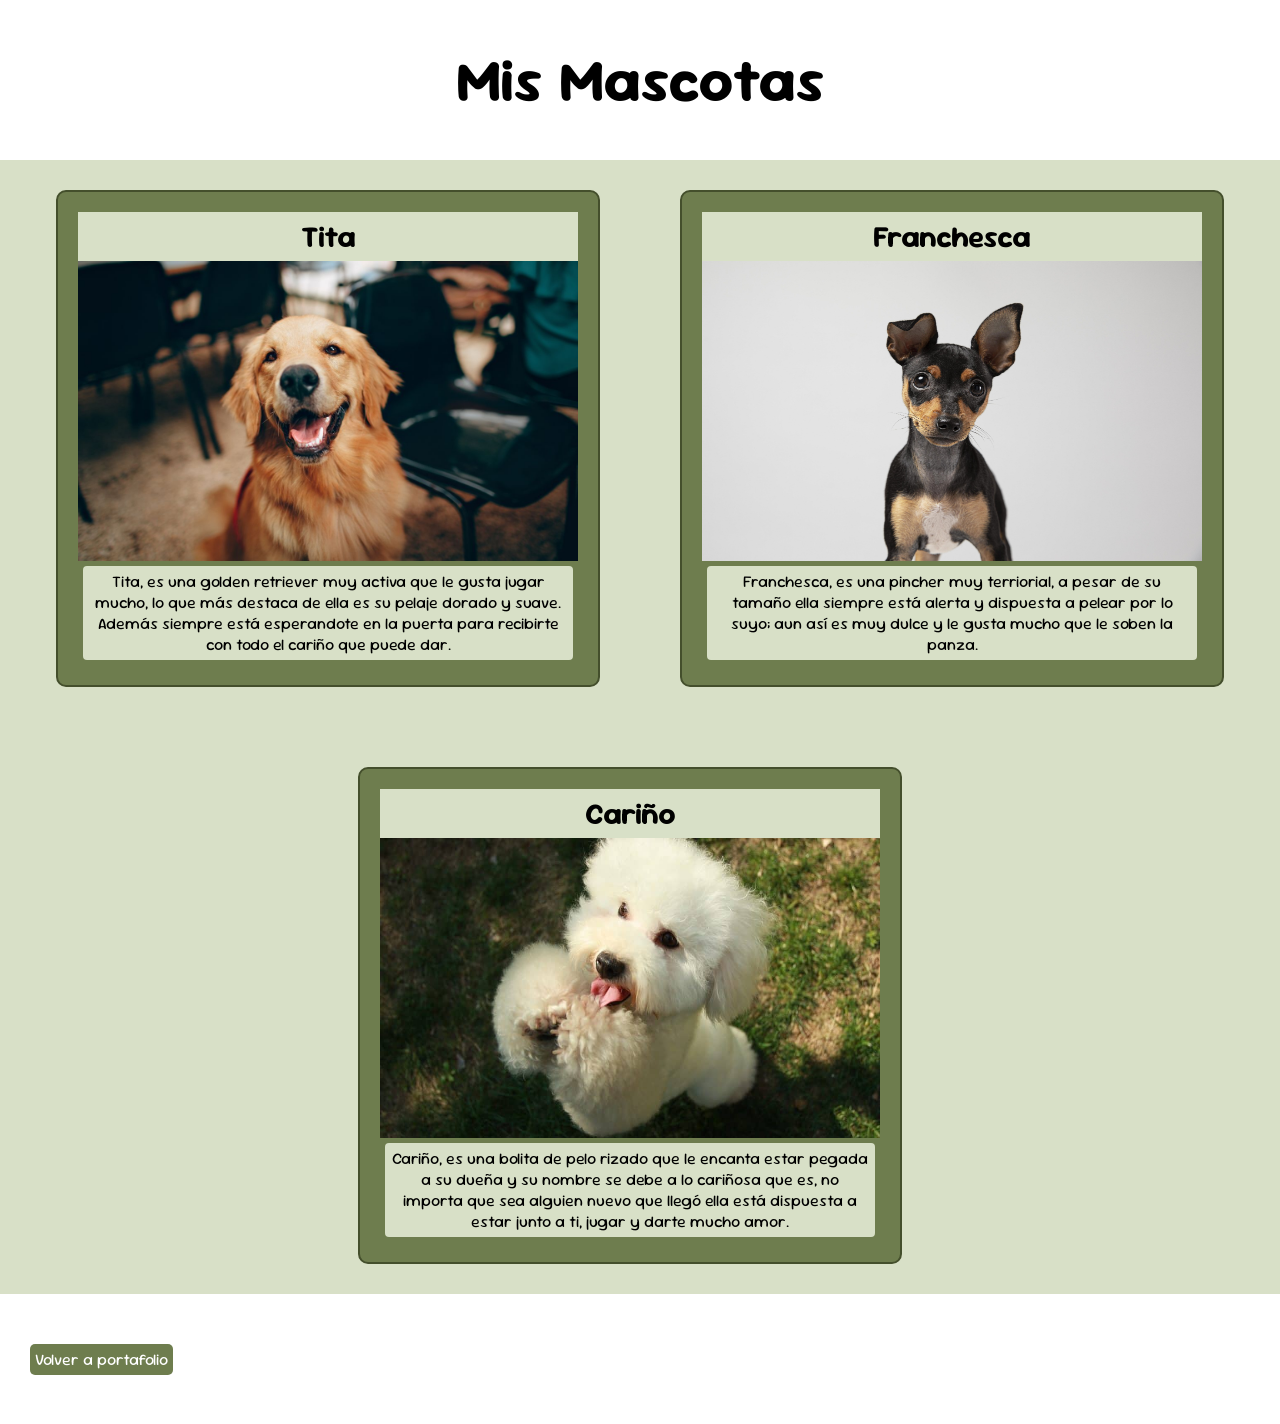
==== portafolio/mascotas.html @ 905c62c3 "listo" ====
<!DOCTYPE html>
<html lang="es">

<head>
    <meta charset="UTF-8">
    <meta name="viewport" content="width=device-width, initial-scale=1.0">
    <title>mascotas</title>
    <link rel="icon" href="imagenes/huellita.png" type="image/png">
    <link rel="preconnect" href="https://fonts.googleapis.com">
    <link rel="preconnect" href="https://fonts.gstatic.com" crossorigin>
    <link href="https://fonts.googleapis.com/css2?family=Sour+Gummy:ital,wght@0,100..900;1,100..900&display=swap" rel="stylesheet">
    <link rel="stylesheet" href="styles.css">
</head>

<body id="cuerpo">
    <header id="titulo-mascota"><h1>Mis Mascotas</h1></header>
    <main>
        <section id="tarjetas">
            <article class="card-mascotas">
                <header class="nombre-mascota"><h2>Tita</h2></header>
             <img src="imagenes/goldenretriever.jpg" alt="Golden Retriever" title="Perro Golden Retriever">
             <p class="descripcion-mascota">Tita, es una golden retriever muy activa que le gusta jugar mucho, lo que más destaca de ella es su pelaje dorado y suave. Además siempre está esperandote en la puerta para recibirte con todo el cariño que puede dar.</p>  
            </article>

            <article class="card-mascotas">
                <header class="nombre-mascota"><h2>Franchesca</h2></header>
            <img src="imagenes/pincher.jpg" alt="Pincher" title="Perro Pincher">
            <p class="descripcion-mascota">Franchesca, es una pincher muy terriorial, a pesar de su tamaño ella siempre está alerta y dispuesta a pelear por lo suyo; aun así es muy dulce y le gusta mucho que le soben la panza.</p>    
            </article>
            
            <article class="card-mascotas">
                <header class="nombre-mascota"><h2>Cariño</h2></header>
              <img src="imagenes/poochon.jpg" alt="Poochon" title="Perro Poochon ">
              <p class="descripcion-mascota">Cariño, es una bolita de pelo rizado que le encanta estar pegada a su dueña y su nombre se debe a lo cariñosa que es, no importa que sea alguien nuevo que llegó ella está dispuesta a estar junto a ti, jugar y darte mucho amor.</p>  
            </article>

            <br>
            <br>
            
        </section>
  
    </main>
    <footer id="pie-pagina"><a id="regresar" href="index.html" target="_self">Volver a portafolio</a></footer>

</body>
</html>
---- portafolio/styles.css ----
/* Pagina principal*/

body{
    margin: 0;
    padding: 0;
    background-color: #d8e0c7;
    display: flex;
    flex-direction: column;
    font-family: "Sour Gummy", sans-serif;
}

#encabezado{
    background-color: #fff;
    font-size: 30px;
    text-align: center;
    padding: 25px;
    margin: 0;
}

nav ul {
    list-style: none;      
    display: flex;       
    justify-content: center;
    padding: 0;
}

#enlace a{
    background-color: #444f2c;
    color: #fff;
    border-radius: 5px;
    text-decoration: none;
    padding: 10px;
    margin: 10px;
}

#enlace a:hover{
    background-color: #6e7d4e;
}

main{
    display: flex;
    justify-content: center; 
    gap: 20px;                    
    flex-wrap: wrap
}

#sobremi{
    background-color: #6e7d4e;
    border: 4px solid #444f2c;
    text-align: center;
    margin: 5px;
}

#proyectos{
    background-color: #6e7d4e;
    border: 4px solid #444f2c;
    text-align: center;
    margin: 5px;
}

#contacto{
    background-color: #6e7d4e;
    border: 4px solid #444f2c;
    text-align: center;
    margin: 5px;
}

section h2{
    background-color: #d8e0c7;
    border-radius: 4px;
    margin: 5px;

}

p{
    background-color: #dee2d5;
    border-radius: 4px;
    padding: 10px;
    margin: 5px;
}

#principal section{
    display: flex;
    flex-direction: column;
    width: 500px;
}

#proyectos ul{
    list-style: none;      
    display: flex;       
    justify-content: center;
    padding: 0;
    margin-top: 15%;
}

#project a{
    background-color: #dee2d5;
    color: #000;
    border-radius: 5px;
    text-decoration: none;
    padding: 10px;
    margin: 30px;
    
}

#project a:hover{
    background-color: #444f2c;
    color: #fff;
}

#pie{
    width: 100%;
    display: flex;
    align-items: center;
    padding: 15px;
    height: 80px;
    margin-top: 30px;
    background-color: #fff;
    flex-grow: 5;
}

#copy{
    background-color: #fff;
    margin-left: 45%;
}

/* Pagina de mascotas */

#cuerpo {
  margin: 0;
  display: flex;
  flex-direction: column;
  background-color: #d8e0c7;
  font-family: "Sour Gummy", sans-serif;
}

#regresar{
    background-color: #6e7d4e;
    color: white;
    border-radius: 5px;
    text-decoration: none;
    padding: 5px;
    margin-left: 15px;
}

#regresar:hover{
    background-color: #444f2c;
}

#tarjetas{
    display: flex;
    justify-content: center; 
    gap: 20px;                    
    flex-wrap: wrap                    
}

#titulo-mascota{
    background-color: #fff;
    font-size: 30px;
    text-align: center;
    padding: 1px;   
}

.card-mascotas{
    background-color: #6e7d4e;
    width: 500px;
    border: 2px solid #444f2c;
    border-radius: 10px;
    padding: 20px;
    margin: 30px;
    display: flex;
    flex-direction: column;
    cursor: pointer;
}
.card-mascotas img{
    width: 500px;
    height: 300px;
}

.card-mascotas:hover{
    transition: 0.2s;
    transform: translateY(-10px);
    box-shadow: 0 8px 20px gray;

}

.nombre-mascota{
    background-color: #d8e0c7;
    text-align: center;
    font-size: 20px;
    
}

#pie-pagina{
    width: 100%;
    display: flex;
    justify-content: space-between;
    align-items: center;
    padding: 15px;
    height: 100px;
    background-color: #fff;
    flex-grow: 5;
}

.descripcion-mascota{
    background-color: #d8e0c7;
    padding: 5px;
    text-align: center;
}
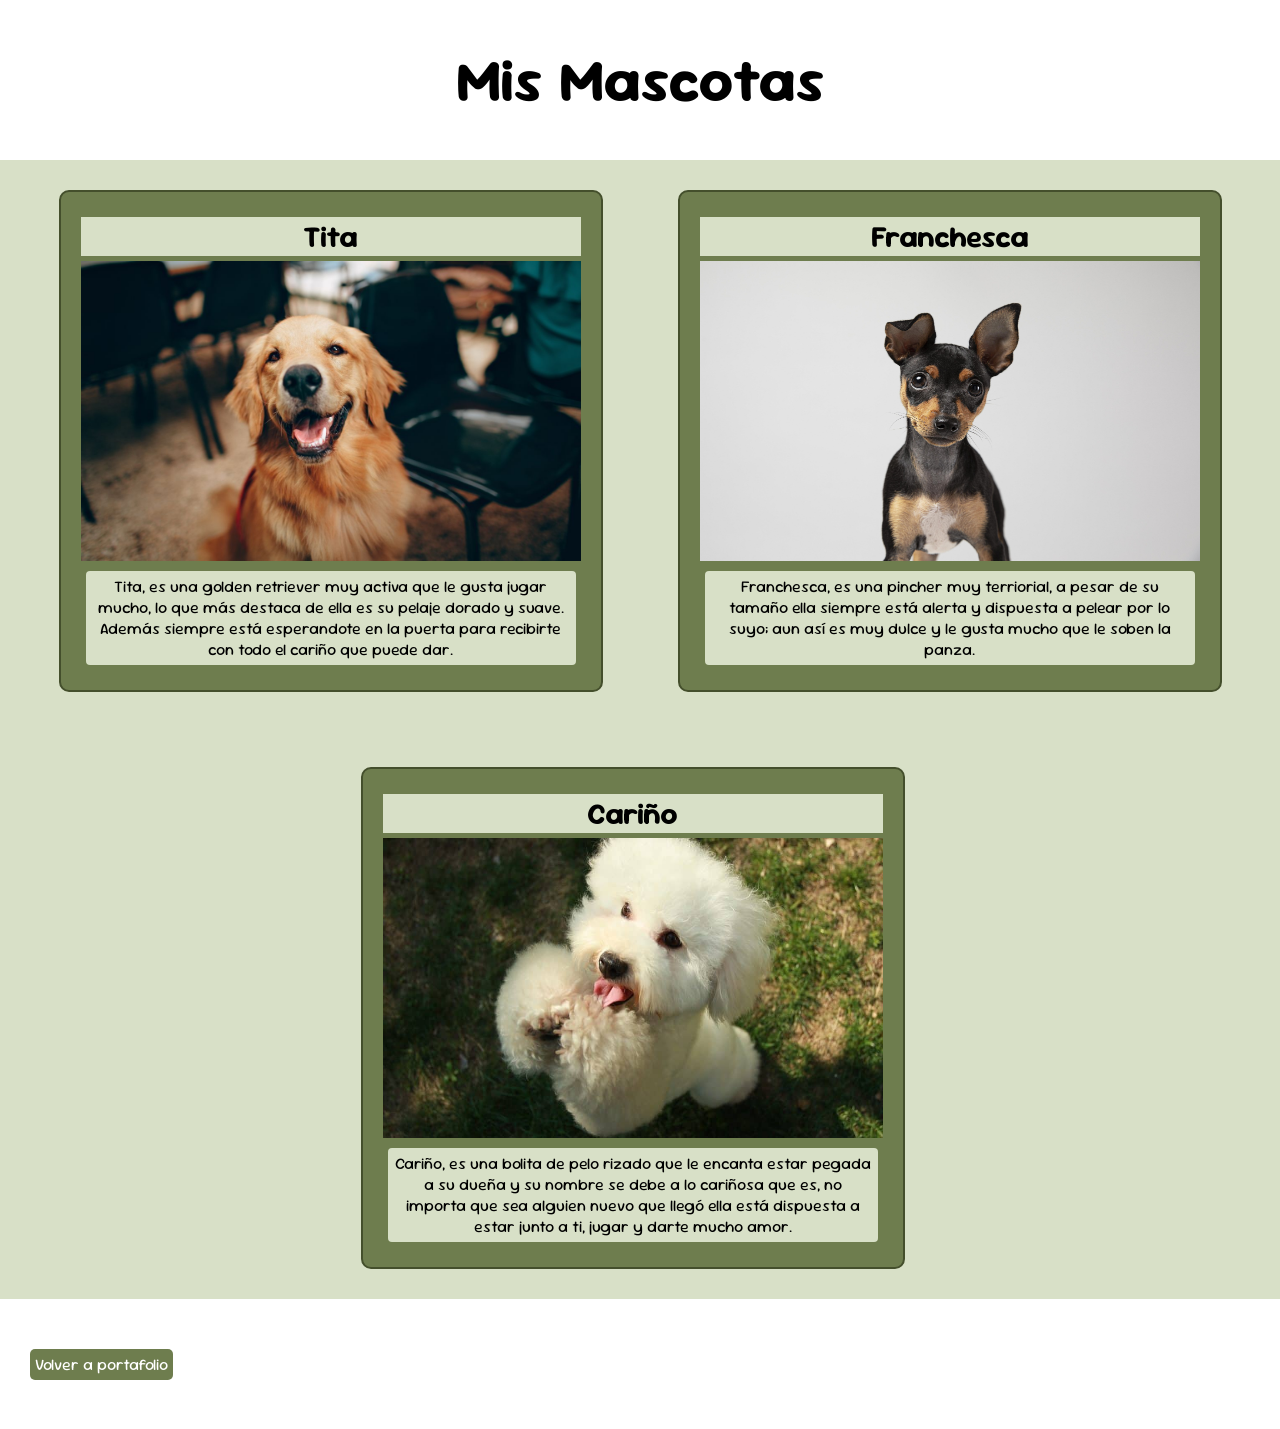
==== commit 5b1f0a17: "ya ahora si" ====
--- a/portafolio/mascotas.html
+++ b/portafolio/mascotas.html
@@ -6,6 +6,7 @@
     <meta name="viewport" content="width=device-width, initial-scale=1.0">
     <title>mascotas</title>
     <link rel="icon" href="imagenes/huellita.png" type="image/png">
+    <!-- Fuente importada -->
     <link rel="preconnect" href="https://fonts.googleapis.com">
     <link rel="preconnect" href="https://fonts.gstatic.com" crossorigin>
     <link href="https://fonts.googleapis.com/css2?family=Sour+Gummy:ital,wght@0,100..900;1,100..900&display=swap" rel="stylesheet">
--- a/portafolio/styles.css
+++ b/portafolio/styles.css
@@ -21,7 +21,7 @@
     list-style: none;      
     display: flex;       
     justify-content: center;
-    padding: 0;
+    
 }
 
 #enlace a{
@@ -49,6 +49,10 @@
     border: 4px solid #444f2c;
     text-align: center;
     margin: 5px;
+}
+
+#sobremi p{
+    margin-top: -15px;
 }
 
 #proyectos{
@@ -116,7 +120,6 @@
     height: 80px;
     margin-top: 30px;
     background-color: #fff;
-    flex-grow: 5;
 }
 
 #copy{
@@ -150,7 +153,7 @@
 #tarjetas{
     display: flex;
     justify-content: center; 
-    gap: 20px;                    
+    gap: 15px;                    
     flex-wrap: wrap                    
 }
 
@@ -168,8 +171,6 @@
     border-radius: 10px;
     padding: 20px;
     margin: 30px;
-    display: flex;
-    flex-direction: column;
     cursor: pointer;
 }
 .card-mascotas img{
@@ -199,7 +200,6 @@
     padding: 15px;
     height: 100px;
     background-color: #fff;
-    flex-grow: 5;
 }
 
 .descripcion-mascota{
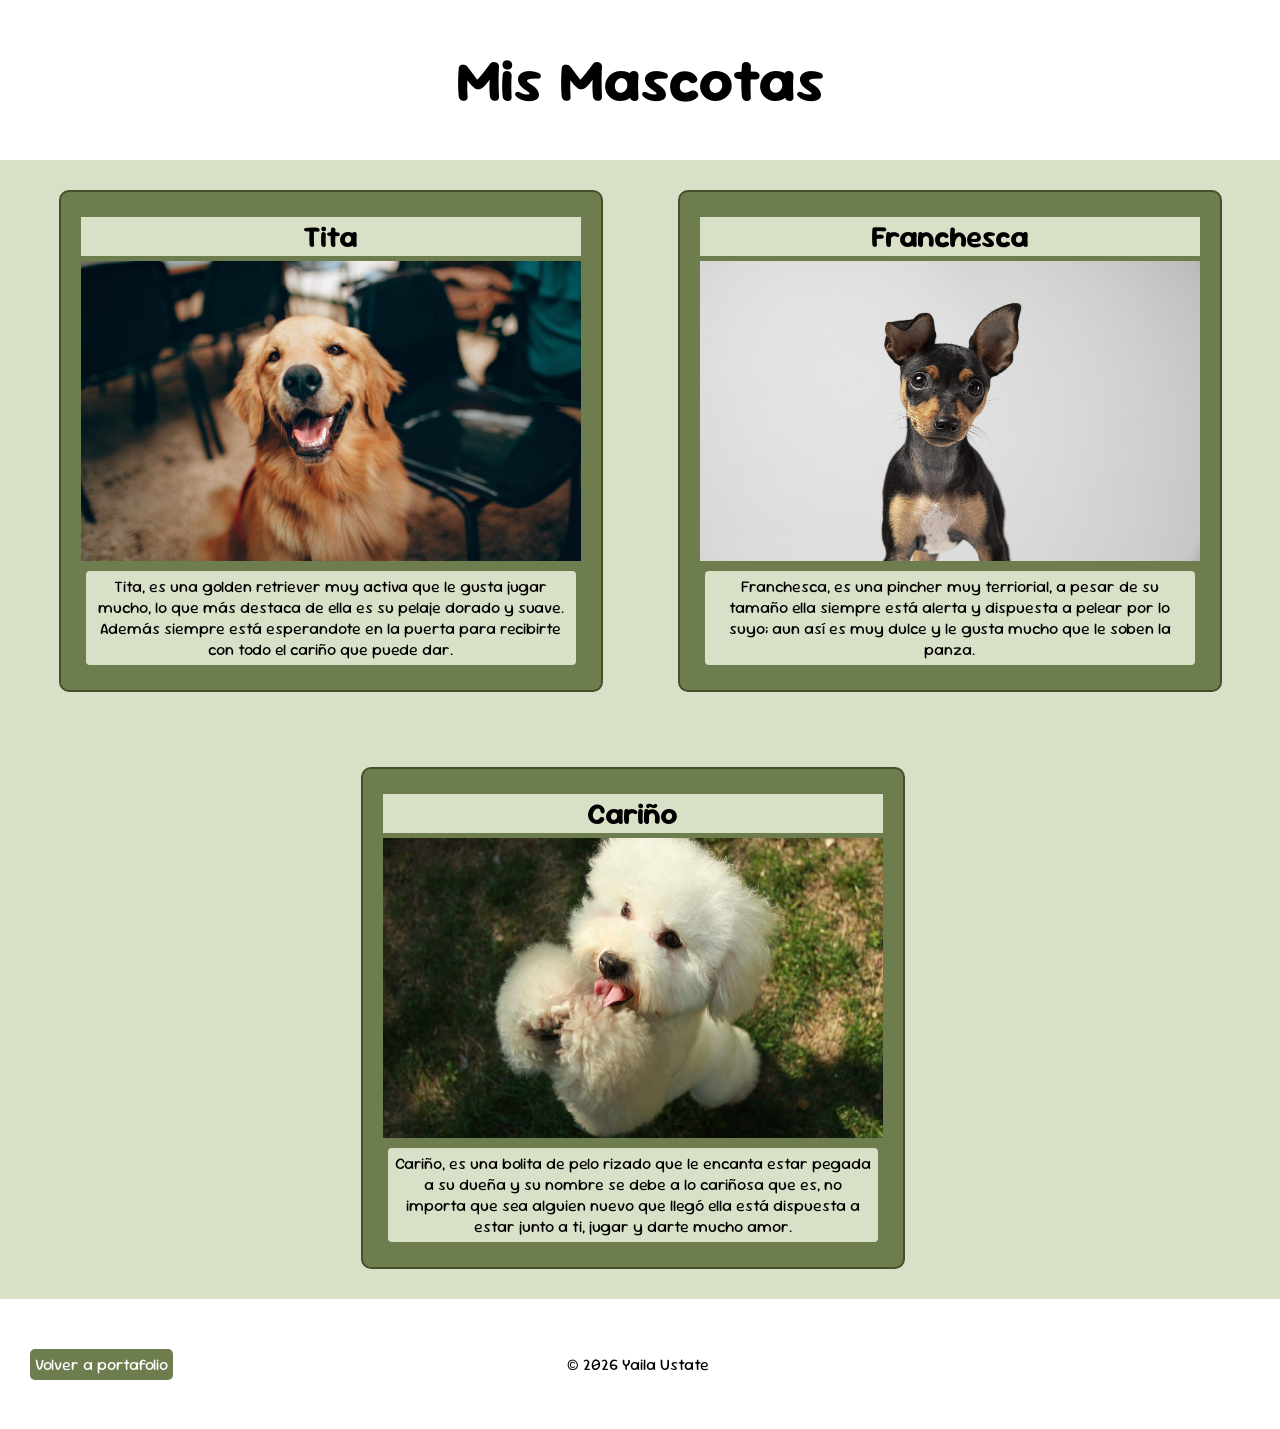
==== commit 758f02fa: "totalmente finalizado" ====
--- a/portafolio/mascotas.html
+++ b/portafolio/mascotas.html
@@ -2,7 +2,9 @@
 <html lang="es">
 
 <head>
-    <meta charset="UTF-8">
+    <!-- Configurar aceptación de caracteres especiales -->
+    <meta charset="UTF-8"> 
+    <!-- Ajustar pagina a todos los dispositivos -->
     <meta name="viewport" content="width=device-width, initial-scale=1.0">
     <title>mascotas</title>
     <link rel="icon" href="imagenes/huellita.png" type="image/png">
@@ -10,12 +12,14 @@
     <link rel="preconnect" href="https://fonts.googleapis.com">
     <link rel="preconnect" href="https://fonts.gstatic.com" crossorigin>
     <link href="https://fonts.googleapis.com/css2?family=Sour+Gummy:ital,wght@0,100..900;1,100..900&display=swap" rel="stylesheet">
+    <!-- vincular css -->
     <link rel="stylesheet" href="styles.css">
 </head>
 
 <body id="cuerpo">
     <header id="titulo-mascota"><h1>Mis Mascotas</h1></header>
     <main>
+        <!-- Tarjeta/Card de las mascotas -->
         <section id="tarjetas">
             <article class="card-mascotas">
                 <header class="nombre-mascota"><h2>Tita</h2></header>
@@ -41,7 +45,11 @@
         </section>
   
     </main>
-    <footer id="pie-pagina"><a id="regresar" href="index.html" target="_self">Volver a portafolio</a></footer>
+    <!-- Derechos de autor -->
+    <footer id="pie-pagina">
+        <a id="regresar" href="index.html" target="_self">Volver a portafolio</a>
+        <p id="copyr">© 2026 Yaila Ustate</p>
+    </footer>
 
 </body>
 </html>
--- a/portafolio/styles.css
+++ b/portafolio/styles.css
@@ -9,7 +9,7 @@
     font-family: "Sour Gummy", sans-serif;
 }
 
-#encabezado{
+#encabezado{  
     background-color: #fff;
     font-size: 30px;
     text-align: center;
@@ -206,4 +206,9 @@
     background-color: #d8e0c7;
     padding: 5px;
     text-align: center;
+}
+
+#copyr{
+    margin-right: 45%;
+    background-color: #fff;
 }
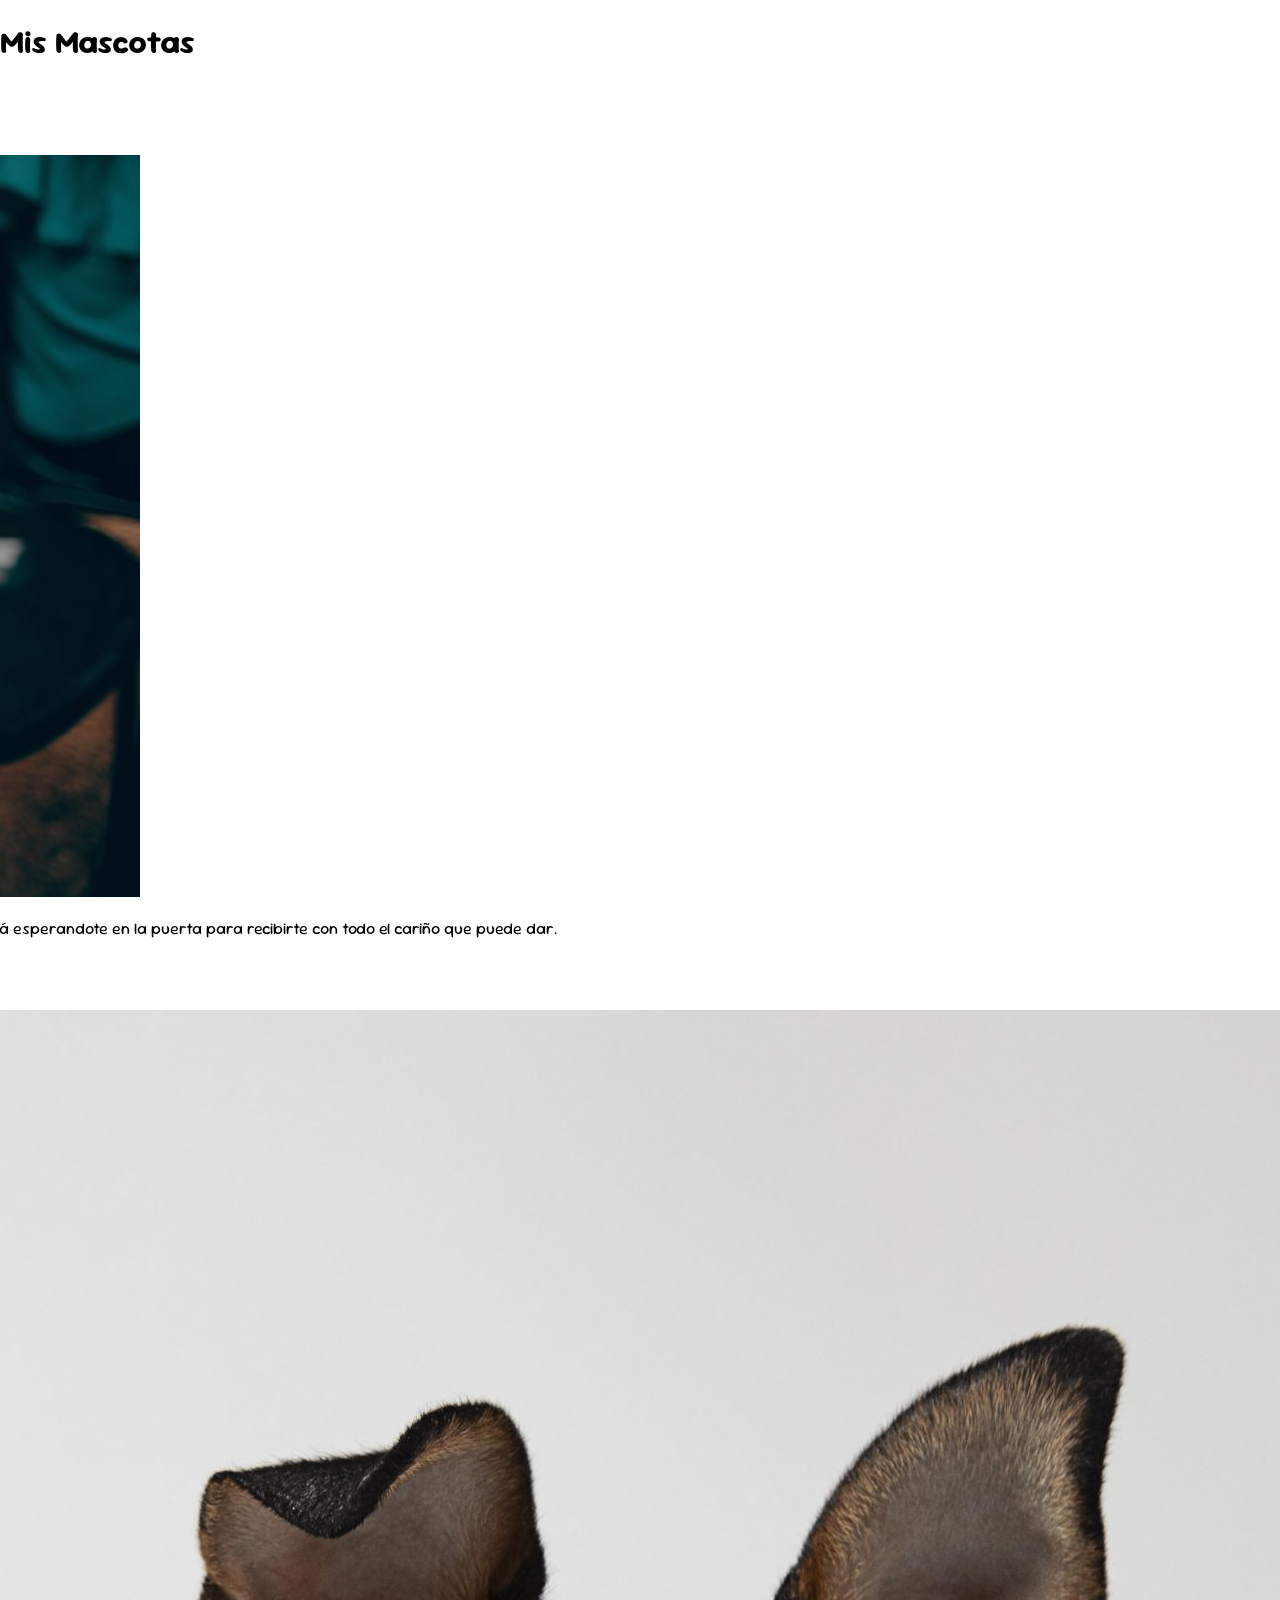
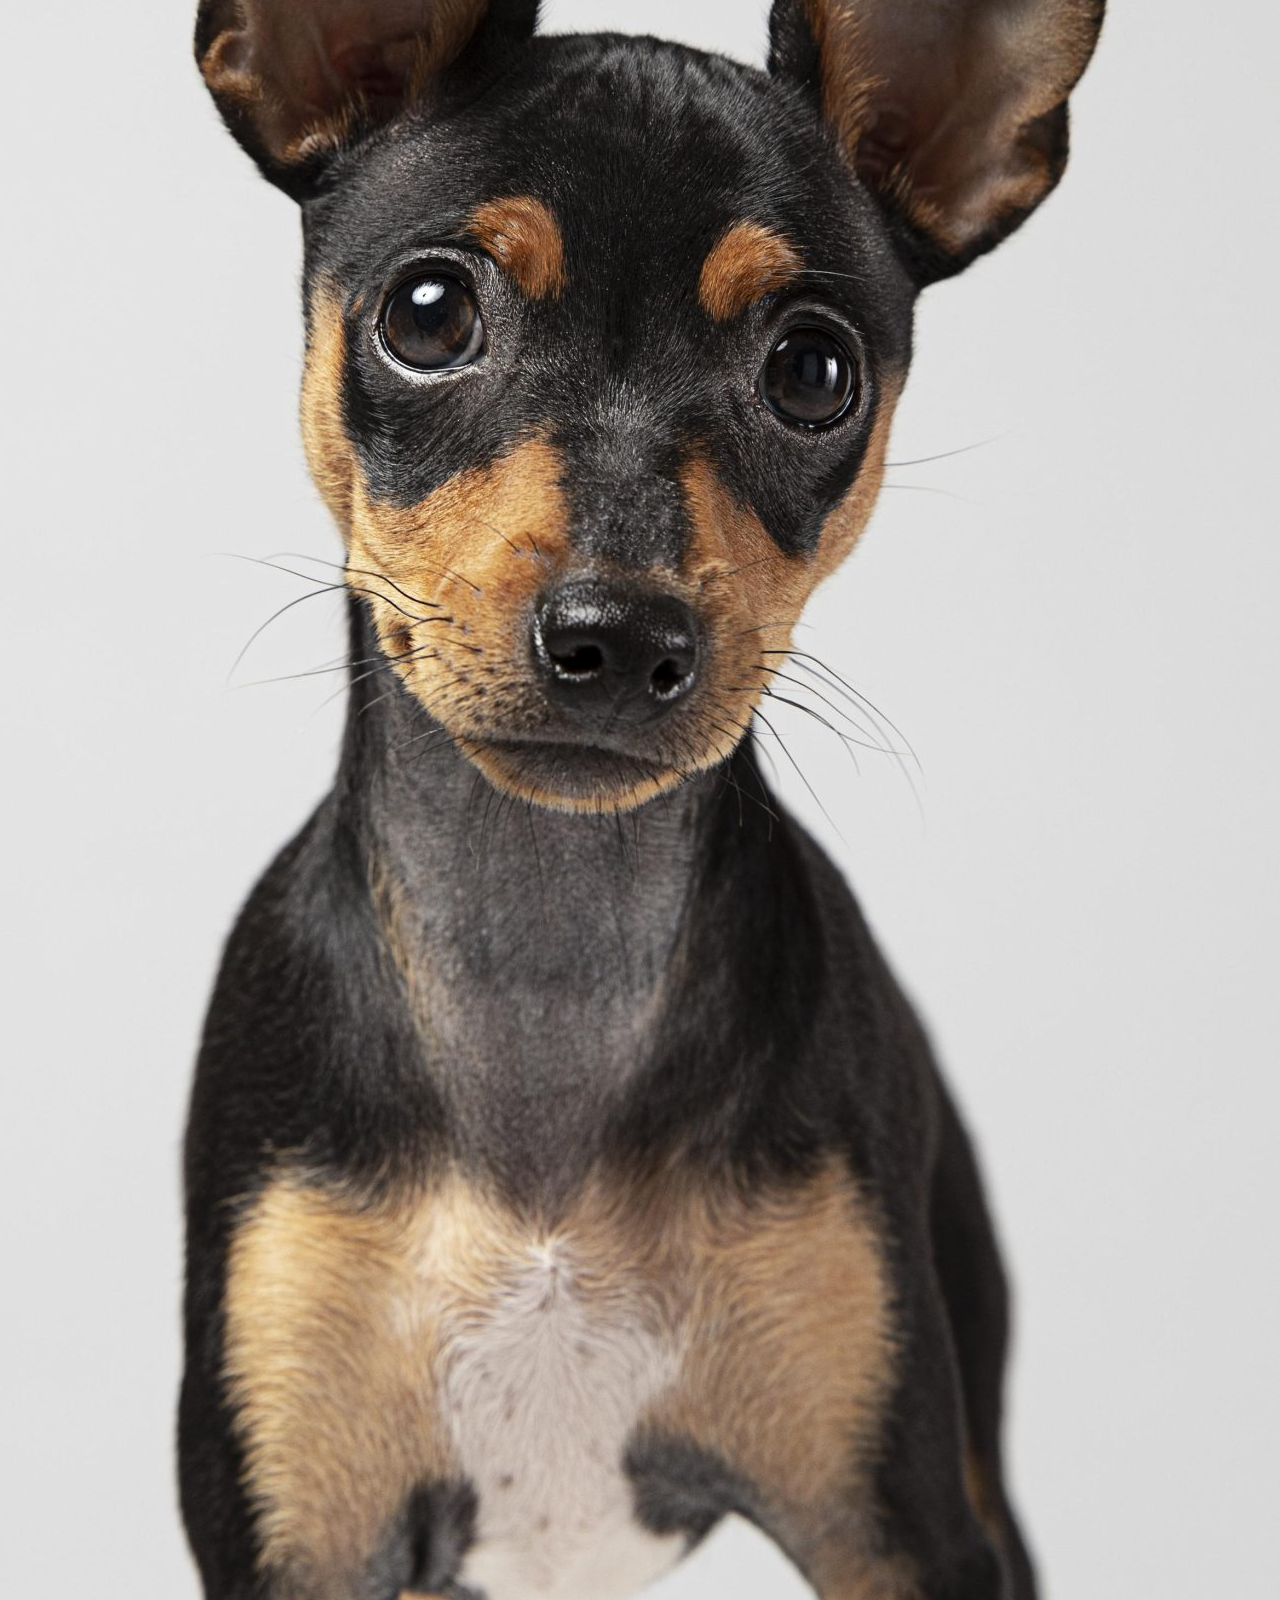
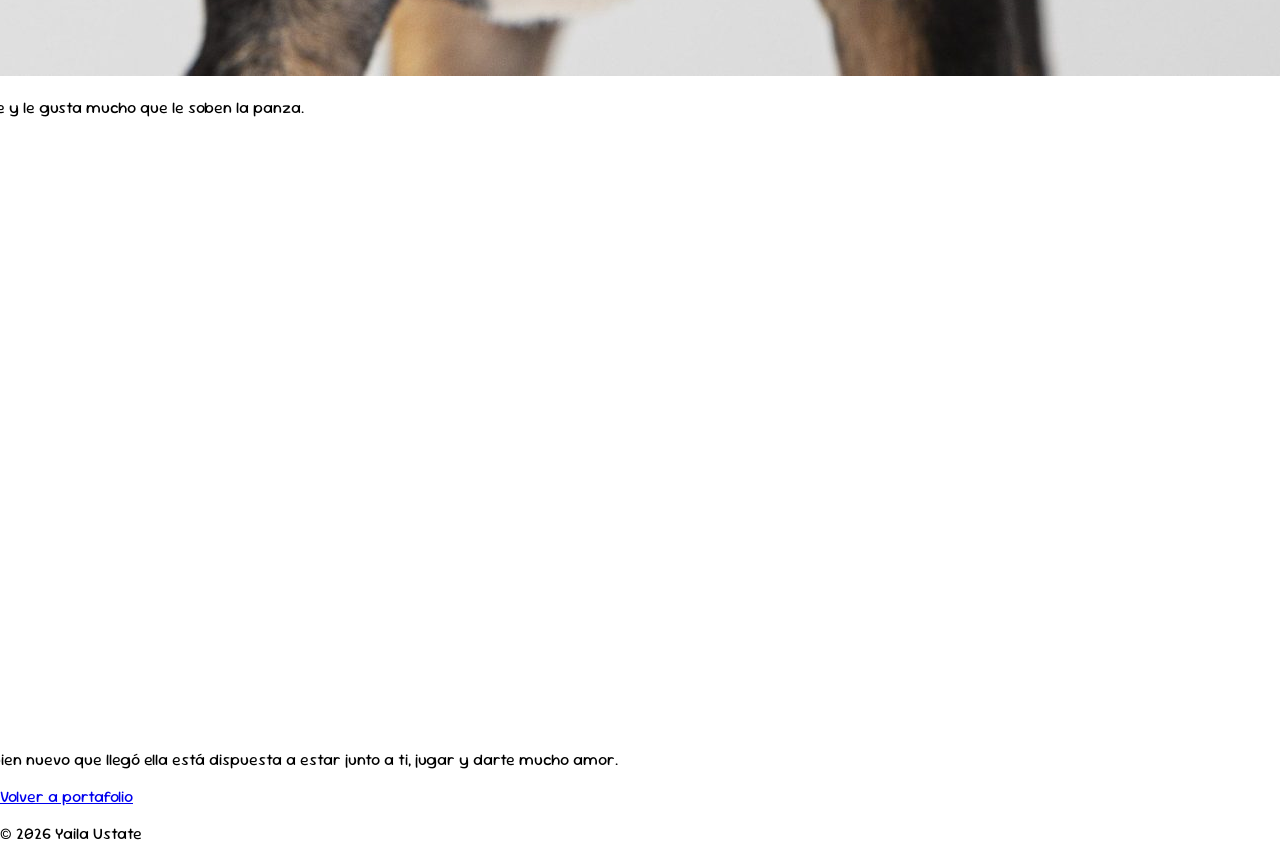
==== commit 7aa80fa3: "mejorado principio" ====
--- a/portafolio/mascotas.html
+++ b/portafolio/mascotas.html
@@ -13,34 +13,31 @@
     <link rel="preconnect" href="https://fonts.gstatic.com" crossorigin>
     <link href="https://fonts.googleapis.com/css2?family=Sour+Gummy:ital,wght@0,100..900;1,100..900&display=swap" rel="stylesheet">
     <!-- vincular css -->
-    <link rel="stylesheet" href="styles.css">
+    <link rel="stylesheet" href="style.css">
 </head>
 
 <body id="cuerpo">
-    <header id="titulo-mascota"><h1>Mis Mascotas</h1></header>
+    <header id="header2"><h1>Mis Mascotas</h1></header>
     <main>
         <!-- Tarjeta/Card de las mascotas -->
-        <section id="tarjetas">
-            <article class="card-mascotas">
-                <header class="nombre-mascota"><h2>Tita</h2></header>
+        <section>
+            <article>
+                <h2>Tita</h2>
              <img src="imagenes/goldenretriever.jpg" alt="Golden Retriever" title="Perro Golden Retriever">
-             <p class="descripcion-mascota">Tita, es una golden retriever muy activa que le gusta jugar mucho, lo que más destaca de ella es su pelaje dorado y suave. Además siempre está esperandote en la puerta para recibirte con todo el cariño que puede dar.</p>  
+             <p>Tita, es una golden retriever muy activa que le gusta jugar mucho, lo que más destaca de ella es su pelaje dorado y suave. Además siempre está esperandote en la puerta para recibirte con todo el cariño que puede dar.</p>  
             </article>
 
-            <article class="card-mascotas">
-                <header class="nombre-mascota"><h2>Franchesca</h2></header>
+            <article>
+                <h2>Franchesca</h2>
             <img src="imagenes/pincher.jpg" alt="Pincher" title="Perro Pincher">
-            <p class="descripcion-mascota">Franchesca, es una pincher muy terriorial, a pesar de su tamaño ella siempre está alerta y dispuesta a pelear por lo suyo; aun así es muy dulce y le gusta mucho que le soben la panza.</p>    
+            <p>Franchesca, es una pincher muy terriorial, a pesar de su tamaño ella siempre está alerta y dispuesta a pelear por lo suyo; aun así es muy dulce y le gusta mucho que le soben la panza.</p>    
             </article>
             
-            <article class="card-mascotas">
-                <header class="nombre-mascota"><h2>Cariño</h2></header>
+            <article>
+                <h2>Cariño</h2>
               <img src="imagenes/poochon.jpg" alt="Poochon" title="Perro Poochon ">
-              <p class="descripcion-mascota">Cariño, es una bolita de pelo rizado que le encanta estar pegada a su dueña y su nombre se debe a lo cariñosa que es, no importa que sea alguien nuevo que llegó ella está dispuesta a estar junto a ti, jugar y darte mucho amor.</p>  
+              <p>Cariño, es una bolita de pelo rizado que le encanta estar pegada a su dueña y su nombre se debe a lo cariñosa que es, no importa que sea alguien nuevo que llegó ella está dispuesta a estar junto a ti, jugar y darte mucho amor.</p>  
             </article>
-
-            <br>
-            <br>
             
         </section>
   
--- a/portafolio/style.css
+++ b/portafolio/style.css
@@ -0,0 +1,189 @@
+/* Pagina principal*/
+
+body{
+    margin: 0;
+    background-color: #ffffff;
+    display: flex;
+    flex-direction: column;
+    font-family: "Sour Gummy", sans-serif;
+}
+
+#header1{
+    display: flex;
+    justify-content: space-between;
+    align-items: center;
+    background-color: #d0ddb4;
+    box-shadow: 0px 5px 30px rgb(204, 202, 202);
+}
+
+/* Titulo con mi nombre */
+
+#encabezado{  
+    font-size: 30px;
+    padding: 25px;
+    margin: 0;
+    color: #444f2c;
+}
+
+/* Botones de navegación */
+
+nav ul {
+    list-style: none;      
+    display: flex;       
+    justify-content: center;
+    align-items: center;
+    padding: 0;
+}
+
+#enlace a{
+    background-color: #444f2c;
+    color: #fff;
+    border-radius: 5px;
+    text-decoration: none;
+    padding: 10px;
+    margin: 10px;
+}
+
+#enlace a:hover{
+    background-color: #6e7d4e;
+} 
+
+main{
+    display: flex;
+    align-items: center;
+    flex-direction: column; 
+    gap: 20px;                    
+}
+
+/* Apartado sobre mi */
+
+#sobremi{
+    width: 100%;
+    margin-top: 5%;
+    display: grid;
+    grid-template-columns: 1fr 1fr;
+
+}
+
+#sobremi h2{
+    margin-top: 50%;
+    margin-left: 30%;
+    font-size: 50px;
+    color: #444f2c;
+}
+
+#sobremi p{
+    margin: 20%;
+    font-size: xx-large;
+    
+}
+
+/* Apartados de proyectos */
+
+#proyectos{
+    width: 100%;
+    margin-top: 0;
+    background-color: #afc187;
+    display: grid;
+    grid-template-columns: 1fr 1fr;
+    grid-template-areas: "ul titulo";
+}
+
+#proyectos h2{
+    margin: 30%;
+    font-size: 50px;
+    grid-area: titulo;
+    color: #fff;
+}
+
+#proyectos ul{
+    list-style: none;      
+    display: grid;
+    grid-template-rows: 1fr 1fr 1fr;
+    padding: 0;       
+    justify-content: center;
+    padding: 0;
+    margin-top: 15%;
+    grid-area: ul;
+}
+
+#project a{
+    background-color: #444f2c;
+    color: #ffffff;
+    border-radius: 5px;
+    text-decoration: none;
+    padding: 30px;
+    margin: 30px;
+    font-size: 30px;
+}
+
+#project a:hover{
+    background-color: #dee2d5;
+    color: #000000;
+}
+
+/* Apartado de contacto */
+
+#contacto{
+    width: 100%;
+    margin-top: 0;
+    display: grid;
+    grid-template-columns: 1fr 1fr;
+}
+
+#contacto h2{
+    margin: 30%;
+    font-size: 50px;
+    color: #444f2c;
+}
+
+#contacto form{
+    display: flex;
+    flex-direction: column;
+    align-items: center;
+}
+
+form input, textarea{
+    width: 100%;
+    padding: 10px;
+    margin-right: 90px;
+    border-radius: 10px;
+    border: 1px solid #ccc;
+    font-size: 14px;
+    text-align: center;
+}
+
+label{
+    margin-top: 5%;
+    margin-bottom: 2%;
+}
+
+textarea{
+    resize: vertical;
+}
+
+button{
+    margin-top: 15px;
+    padding: 15px;
+    background-color: #6e7d4e;
+    color: rgb(255, 255, 255);
+    border: none;
+    border-radius: 25px;
+    cursor: pointer;
+}
+
+/* Footer */
+
+#pie{
+    width: 100%;
+    padding: 15px;
+    height: 80px;
+    margin-top: 30px;
+    background-color: #d0ddb4;
+}
+
+#copy{
+    background-color: #d0ddb4;
+    margin-left: 45%;
+    color: #444f2c;
+}
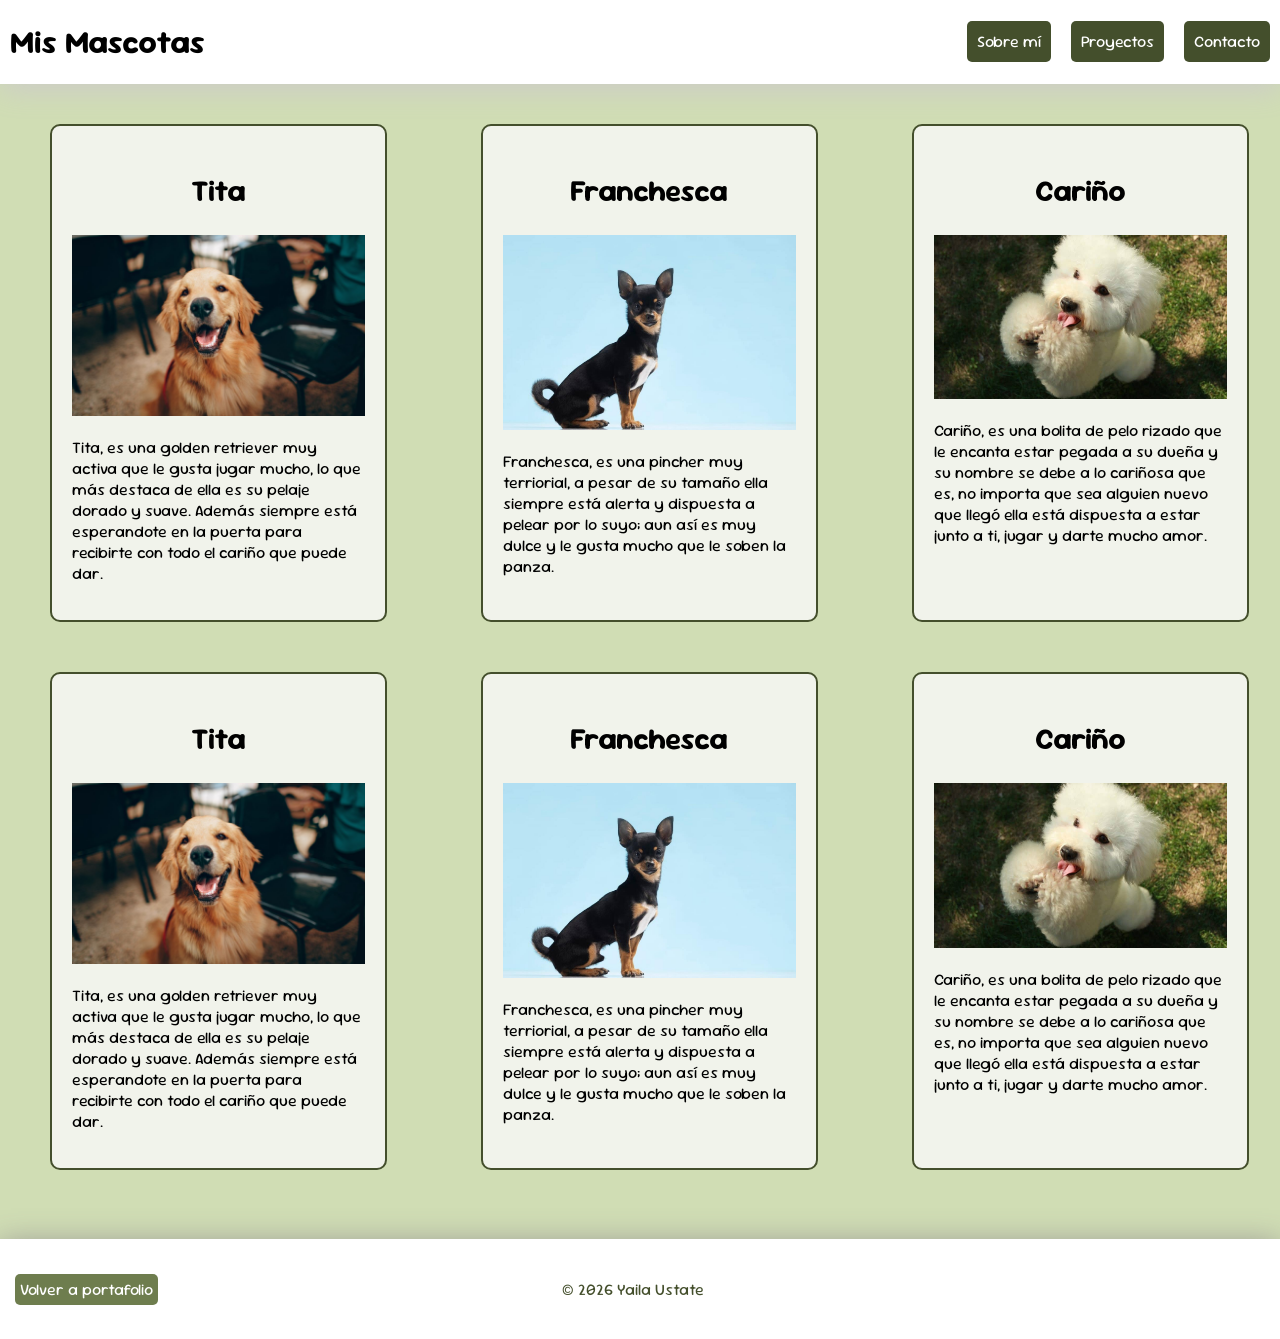
==== commit 03699bf1: "falta cambiar imagenes" ====
--- a/portafolio/mascotas.html
+++ b/portafolio/mascotas.html
@@ -16,27 +16,54 @@
     <link rel="stylesheet" href="style.css">
 </head>
 
-<body id="cuerpo">
-    <header id="header2"><h1>Mis Mascotas</h1></header>
-    <main>
+<body id="cuerpo2">
+    <header id="header2">
+        <h1>Mis Mascotas</h1>
+        <nav>
+            <ul id="enlace">
+                <!-- Botones de navegación -->
+                <li><a href="#sobremi">Sobre mí</a></li>
+                <li><a href="#proyectos">Proyectos</a></li>
+                <li><a href="#contacto">Contacto</a></li>
+            </ul>
+        </nav>
+    </header>
+    <main class="principal">
         <!-- Tarjeta/Card de las mascotas -->
-        <section>
-            <article>
+        <section id="tarjeton">
+            <article class="card-mascota">
                 <h2>Tita</h2>
-             <img src="imagenes/goldenretriever.jpg" alt="Golden Retriever" title="Perro Golden Retriever">
-             <p>Tita, es una golden retriever muy activa que le gusta jugar mucho, lo que más destaca de ella es su pelaje dorado y suave. Además siempre está esperandote en la puerta para recibirte con todo el cariño que puede dar.</p>  
+                <img src="imagenes/goldenretriever.jpg" alt="Golden Retriever" title="Perro Golden Retriever" class="img-mascota">
+                <p>Tita, es una golden retriever muy activa que le gusta jugar mucho, lo que más destaca de ella es su pelaje dorado y suave. Además siempre está esperandote en la puerta para recibirte con todo el cariño que puede dar.</p>  
             </article>
 
-            <article>
+            <article class="card-mascota">
                 <h2>Franchesca</h2>
-            <img src="imagenes/pincher.jpg" alt="Pincher" title="Perro Pincher">
-            <p>Franchesca, es una pincher muy terriorial, a pesar de su tamaño ella siempre está alerta y dispuesta a pelear por lo suyo; aun así es muy dulce y le gusta mucho que le soben la panza.</p>    
+                <img src="imagenes/pincher.jpg" alt="Pincher" title="Perro Pincher" class="img-mascota">
+                <p>Franchesca, es una pincher muy terriorial, a pesar de su tamaño ella siempre está alerta y dispuesta a pelear por lo suyo; aun así es muy dulce y le gusta mucho que le soben la panza.</p>    
             </article>
             
-            <article>
+            <article class="card-mascota">
                 <h2>Cariño</h2>
-              <img src="imagenes/poochon.jpg" alt="Poochon" title="Perro Poochon ">
-              <p>Cariño, es una bolita de pelo rizado que le encanta estar pegada a su dueña y su nombre se debe a lo cariñosa que es, no importa que sea alguien nuevo que llegó ella está dispuesta a estar junto a ti, jugar y darte mucho amor.</p>  
+                <img src="imagenes/poochon.jpg" alt="Poochon" title="Perro Poochon" class="img-mascota">
+                <p>Cariño, es una bolita de pelo rizado que le encanta estar pegada a su dueña y su nombre se debe a lo cariñosa que es, no importa que sea alguien nuevo que llegó ella está dispuesta a estar junto a ti, jugar y darte mucho amor.</p>  
+            </article>
+            <article class="card-mascota">
+                <h2>Tita</h2>
+                <img src="imagenes/goldenretriever.jpg" alt="Golden Retriever" title="Perro Golden Retriever" class="img-mascota">
+                <p>Tita, es una golden retriever muy activa que le gusta jugar mucho, lo que más destaca de ella es su pelaje dorado y suave. Además siempre está esperandote en la puerta para recibirte con todo el cariño que puede dar.</p>  
+            </article>
+
+            <article class="card-mascota">
+                <h2>Franchesca</h2>
+                <img src="imagenes/pincher.jpg" alt="Pincher" title="Perro Pincher" class="img-mascota">
+                <p>Franchesca, es una pincher muy terriorial, a pesar de su tamaño ella siempre está alerta y dispuesta a pelear por lo suyo; aun así es muy dulce y le gusta mucho que le soben la panza.</p>    
+            </article>
+            
+            <article class="card-mascota">
+                <h2>Cariño</h2>
+                <img src="imagenes/poochon.jpg" alt="Poochon" title="Perro Poochon" class="img-mascota">
+                <p>Cariño, es una bolita de pelo rizado que le encanta estar pegada a su dueña y su nombre se debe a lo cariñosa que es, no importa que sea alguien nuevo que llegó ella está dispuesta a estar junto a ti, jugar y darte mucho amor.</p>  
             </article>
             
         </section>
--- a/portafolio/style.css
+++ b/portafolio/style.css
@@ -1,8 +1,8 @@
 /* Pagina principal*/
 
-body{
+#cuerpo1{
     margin: 0;
-    background-color: #ffffff;
+    background-color: #d0ddb4;
     display: flex;
     flex-direction: column;
     font-family: "Sour Gummy", sans-serif;
@@ -12,8 +12,10 @@
     display: flex;
     justify-content: space-between;
     align-items: center;
-    background-color: #d0ddb4;
+    background-color: #ffffff;
     box-shadow: 0px 5px 30px rgb(204, 202, 202);
+    position: sticky;
+    top: 0;
 }
 
 /* Titulo con mi nombre */
@@ -45,10 +47,10 @@
 }
 
 #enlace a:hover{
-    background-color: #6e7d4e;
+    background-color: #99a57e;
 } 
 
-main{
+.principal{
     display: flex;
     align-items: center;
     flex-direction: column; 
@@ -66,7 +68,7 @@
 }
 
 #sobremi h2{
-    margin-top: 50%;
+    margin-top: 30%;
     margin-left: 30%;
     font-size: 50px;
     color: #444f2c;
@@ -74,8 +76,12 @@
 
 #sobremi p{
     margin: 20%;
-    font-size: xx-large;
-    
+    padding: 5%;
+    font-size: x-large;
+    background-color: #444f2c;
+    border-radius: 200px;
+    text-align: center;
+    color: #e7e0e0;
 }
 
 /* Apartados de proyectos */
@@ -83,7 +89,7 @@
 #proyectos{
     width: 100%;
     margin-top: 0;
-    background-color: #afc187;
+    background-color: #ffffff;
     display: grid;
     grid-template-columns: 1fr 1fr;
     grid-template-areas: "ul titulo";
@@ -93,7 +99,7 @@
     margin: 30%;
     font-size: 50px;
     grid-area: titulo;
-    color: #fff;
+    color: #444f2c;
 }
 
 #proyectos ul{
@@ -165,7 +171,7 @@
 button{
     margin-top: 15px;
     padding: 15px;
-    background-color: #6e7d4e;
+    background-color: #444f2c;
     color: rgb(255, 255, 255);
     border: none;
     border-radius: 25px;
@@ -179,11 +185,110 @@
     padding: 15px;
     height: 80px;
     margin-top: 30px;
-    background-color: #d0ddb4;
+    background-color: #ffffff;
+    box-shadow: 0px 5px 30px rgb(148, 145, 145);
 }
 
 #copy{
-    background-color: #d0ddb4;
+    background-color: #ffffff;
     margin-left: 45%;
     color: #444f2c;
+}
+
+/* Pagina mascota */
+
+#cuerpo2{
+  margin: 0;
+  background-color: #d0ddb4;
+  font-family: "Sour Gummy", sans-serif;
+
+}
+
+#header2{
+    display: flex;
+    justify-content: space-between;
+    align-items: center;
+    background-color: #ffffff;
+    box-shadow: 0px 5px 30px rgb(204, 202, 202);
+    position: sticky;
+    top: 0;
+}
+
+#header2 h1{
+    margin-left: 10px;
+}
+
+/* Tarjetas/Card de las mascotas */
+
+#tarjeton{
+    display: flex;
+    justify-content: center;              
+    flex-wrap: wrap;    
+    display: grid;
+    grid-template-columns: repeat(3, 1fr);
+    gap: 1%;  
+}
+
+.card-mascota{
+    background-color: #f1f3eb;
+    width: 70%;
+    border: 2px solid #444f2c;
+    border-radius: 10px;
+    padding: 20px;
+    margin-top: 40px;
+    cursor: pointer;
+    transition: 0.2s;
+    margin-left: 12%;
+}
+
+.img-mascota{
+    width: 100%;
+    height: auto;
+}
+
+.card-mascota h2{
+    text-align: center;
+    font-size: 30px;
+}
+
+.card-mascota:hover{
+    transform: translateY(-10px);
+    box-shadow: 0 8px 20px gray;
+
+}
+
+/* Pie de pagina/ footer */
+
+#pie-pagina{
+    width: 100%;
+    display: flex;
+    justify-content: space-between;
+    align-items: center;
+    position: relative;
+    bottom: 0;
+    margin-top: 80px;
+    height: 100px;
+    background-color: #fff;
+    box-shadow: 0px 5px 30px rgb(148, 145, 145);
+}
+
+#copyr{
+    color: #444f2c;
+    margin-right: 45%;
+    background-color: #fff;
+}
+
+/* Botón de regreso */
+
+#regresar{
+    background-color: #6e7d4e;
+    color: white;
+    border-radius: 5px;
+    text-decoration: none;
+    padding: 5px;
+    margin-left: 15px;
+}
+
+#regresar:hover{
+    background-color: #444f2c;
 }
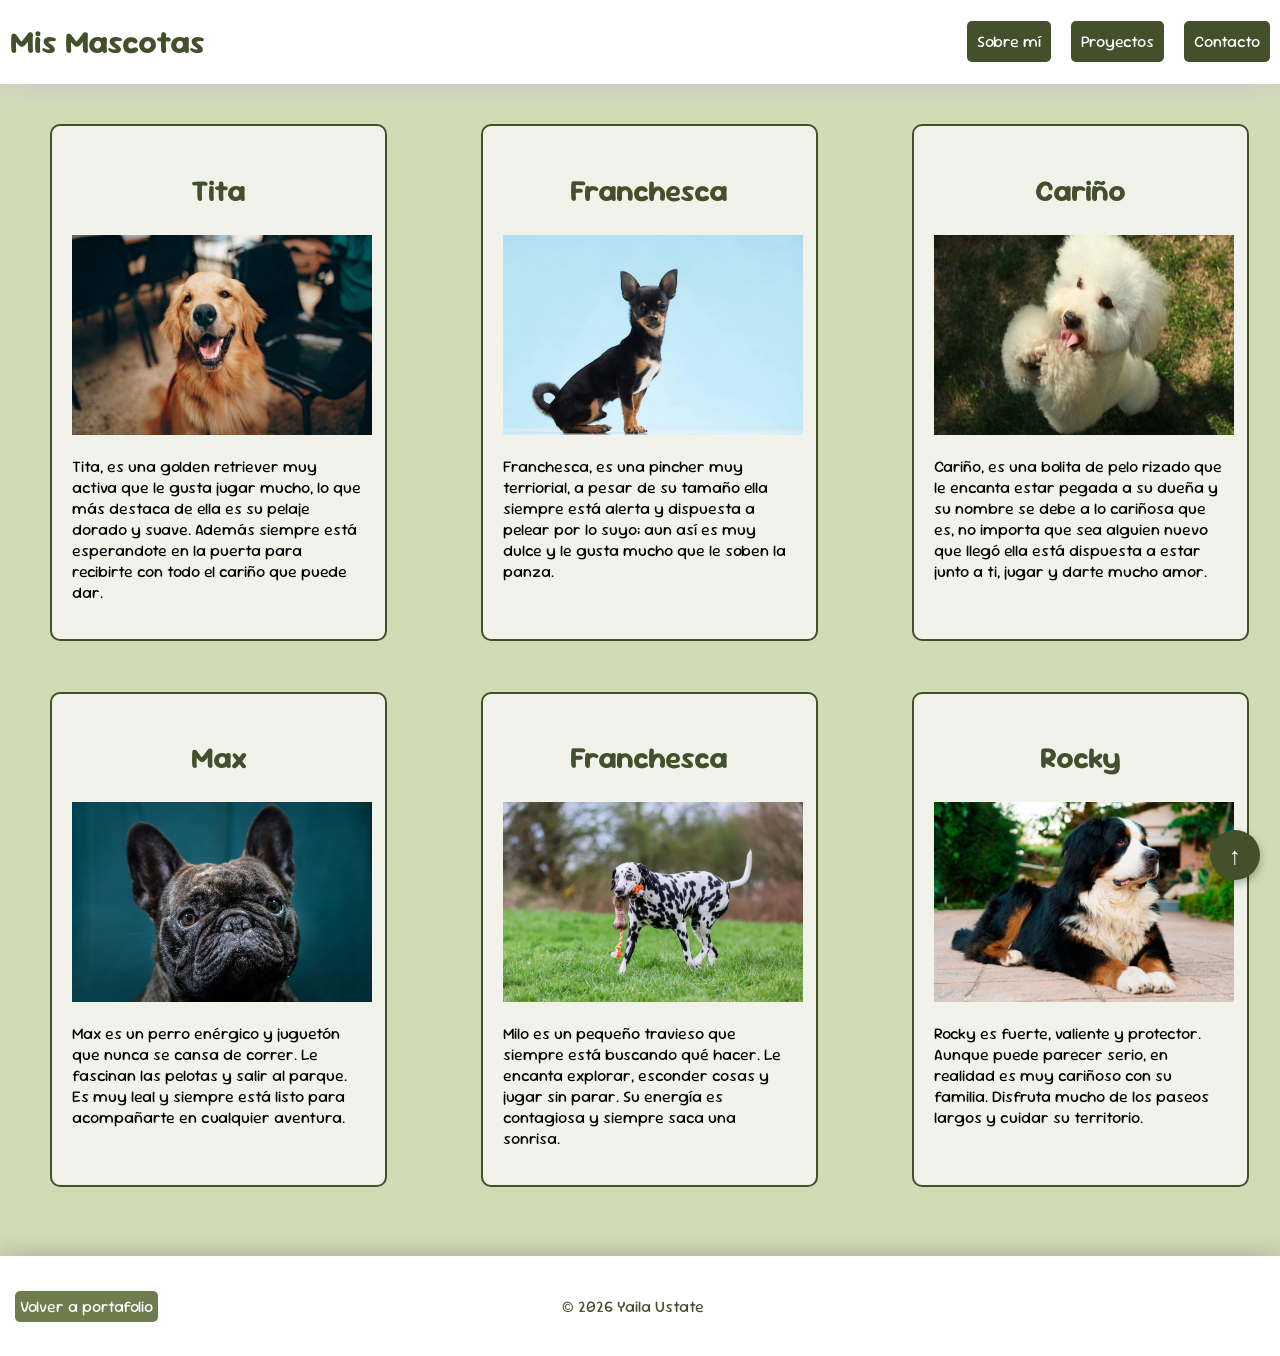
==== commit d5e46d9f: "semana 2 finalizada" ====
--- a/portafolio/mascotas.html
+++ b/portafolio/mascotas.html
@@ -13,7 +13,7 @@
     <link rel="preconnect" href="https://fonts.gstatic.com" crossorigin>
     <link href="https://fonts.googleapis.com/css2?family=Sour+Gummy:ital,wght@0,100..900;1,100..900&display=swap" rel="stylesheet">
     <!-- vincular css -->
-    <link rel="stylesheet" href="style.css">
+    <link rel="stylesheet" href="styles.css">
 </head>
 
 <body id="cuerpo2">
@@ -22,9 +22,9 @@
         <nav>
             <ul id="enlace">
                 <!-- Botones de navegación -->
-                <li><a href="#sobremi">Sobre mí</a></li>
-                <li><a href="#proyectos">Proyectos</a></li>
-                <li><a href="#contacto">Contacto</a></li>
+                <li><a href="index.html#sobremi" target="_self">Sobre mí</a></li>
+                <li><a href="index.html#proyectos">Proyectos</a></li>
+                <li><a href="index.html#contacto">Contacto</a></li>
             </ul>
         </nav>
     </header>
@@ -49,26 +49,32 @@
                 <p>Cariño, es una bolita de pelo rizado que le encanta estar pegada a su dueña y su nombre se debe a lo cariñosa que es, no importa que sea alguien nuevo que llegó ella está dispuesta a estar junto a ti, jugar y darte mucho amor.</p>  
             </article>
             <article class="card-mascota">
-                <h2>Tita</h2>
-                <img src="imagenes/goldenretriever.jpg" alt="Golden Retriever" title="Perro Golden Retriever" class="img-mascota">
-                <p>Tita, es una golden retriever muy activa que le gusta jugar mucho, lo que más destaca de ella es su pelaje dorado y suave. Además siempre está esperandote en la puerta para recibirte con todo el cariño que puede dar.</p>  
+                <h2>Max</h2>
+                <img src="imagenes/bulldog.jpg" alt="Bulldog" title="Perro Bulldog Frances" class="img-mascota">
+                <p>Max es un perro enérgico y juguetón que nunca se cansa de correr. Le fascinan las pelotas y salir al parque. Es muy leal y siempre está listo para acompañarte en cualquier aventura.</p>  
             </article>
 
             <article class="card-mascota">
                 <h2>Franchesca</h2>
-                <img src="imagenes/pincher.jpg" alt="Pincher" title="Perro Pincher" class="img-mascota">
-                <p>Franchesca, es una pincher muy terriorial, a pesar de su tamaño ella siempre está alerta y dispuesta a pelear por lo suyo; aun así es muy dulce y le gusta mucho que le soben la panza.</p>    
+                <img src="imagenes/dalmata.webp" alt="Dalmata" title="Perro Dalmata" class="img-mascota">
+                <p>Milo es un pequeño travieso que siempre está buscando qué hacer. Le encanta explorar, esconder cosas y jugar sin parar. Su energía es contagiosa y siempre saca una sonrisa.</p>    
             </article>
             
             <article class="card-mascota">
-                <h2>Cariño</h2>
-                <img src="imagenes/poochon.jpg" alt="Poochon" title="Perro Poochon" class="img-mascota">
-                <p>Cariño, es una bolita de pelo rizado que le encanta estar pegada a su dueña y su nombre se debe a lo cariñosa que es, no importa que sea alguien nuevo que llegó ella está dispuesta a estar junto a ti, jugar y darte mucho amor.</p>  
+                <h2>Rocky</h2>
+                <img src="imagenes/bernese.jpg" alt="Bernese" title="Perro Bernese" class="img-mascota">
+                <p>Rocky es fuerte, valiente y protector. Aunque puede parecer serio, en realidad es muy cariñoso con su familia. Disfruta mucho de los paseos largos y cuidar su territorio.</p>  
             </article>
             
         </section>
   
     </main>
+    
+    <!-- Botón para subir -->
+    <div>
+        <a class="subir" href="#" class="boton-subir">↑</a>
+    </div>
+
     <!-- Derechos de autor -->
     <footer id="pie-pagina">
         <a id="regresar" href="index.html" target="_self">Volver a portafolio</a>
--- a/portafolio/styles.css
+++ b/portafolio/styles.css
@@ -0,0 +1,326 @@
+/* Pagina principal*/
+
+#cuerpo1{
+    margin: 0;
+    background-color: #d0ddb4;
+    display: flex;
+    flex-direction: column;
+    font-family: "Sour Gummy", sans-serif;
+}
+
+#header1{
+    display: flex;
+    justify-content: space-between;
+    align-items: center;
+    background-color: #ffffff;
+    box-shadow: 0px 5px 30px rgb(204, 202, 202);
+    position: sticky;
+    top: 0;
+}
+
+/* Titulo con mi nombre */
+
+#encabezado{  
+    font-size: 30px;
+    padding: 25px;
+    margin: 0;
+    color: #444f2c;
+}
+
+/* Botones de navegación */
+
+nav ul {
+    list-style: none;      
+    display: flex;       
+    justify-content: center;
+    align-items: center;
+    padding: 0;
+}
+
+#enlace a{
+    background-color: #444f2c;
+    color: #fff;
+    border-radius: 5px;
+    text-decoration: none;
+    padding: 10px;
+    margin: 10px;
+}
+
+#enlace a:hover{
+    background-color: #99a57e;
+} 
+
+.principal{
+    display: flex;
+    align-items: center;
+    flex-direction: column; 
+    gap: 20px;                    
+}
+
+/* Apartado sobre mi */
+
+#sobremi{
+    width: 100%;
+    margin-top: 5%;
+    display: grid;
+    grid-template-columns: 1fr 1fr;
+
+}
+
+#sobremi h2{
+    margin-top: 30%;
+    margin-left: 30%;
+    font-size: 50px;
+    color: #444f2c;
+}
+
+#sobremi p{
+    margin: 20%;
+    padding: 5%;
+    font-size: x-large;
+    background-color: #444f2c;
+    border-radius: 200px;
+    text-align: center;
+    color: #e7e0e0;
+}
+
+/* Apartados de proyectos */
+
+#proyectos{
+    width: 100%;
+    margin-top: 0;
+    background-color: #ffffff;
+    display: grid;
+    grid-template-columns: 1fr 1fr;
+    grid-template-areas: "ul titulo";
+}
+
+#proyectos h2{
+    margin: 30%;
+    font-size: 50px;
+    grid-area: titulo;
+    color: #444f2c;
+}
+
+#proyectos ul{
+    list-style: none;      
+    display: grid;
+    grid-template-rows: 1fr 1fr 1fr;
+    padding: 0;       
+    justify-content: center;
+    padding: 0;
+    margin-top: 15%;
+    grid-area: ul;
+}
+
+#project a{
+    background-color: #444f2c;
+    color: #ffffff;
+    border-radius: 5px;
+    text-decoration: none;
+    padding: 30px;
+    margin: 30px;
+    font-size: 30px;
+}
+
+#project a:hover{
+    background-color: #dee2d5;
+    color: #000000;
+}
+
+/* Apartado de contacto */
+
+#contacto{
+    width: 100%;
+    margin-top: 0;
+    display: grid;
+    grid-template-columns: 1fr 1fr;
+}
+
+#contacto h2{
+    margin: 30%;
+    font-size: 50px;
+    color: #444f2c;
+}
+
+#contacto form{
+    display: flex;
+    flex-direction: column;
+    align-items: center;
+}
+
+form input, textarea{
+    width: 100%;
+    padding: 10px;
+    margin-right: 90px;
+    border-radius: 10px;
+    border: 1px solid #ccc;
+    font-size: 14px;
+    text-align: center;
+}
+
+label{
+    margin-top: 5%;
+    margin-bottom: 2%;
+    margin-right: 7%;
+}
+
+textarea{
+    resize: vertical;
+}
+
+button{
+    margin-right: 10%;
+    margin-top: 15px;
+    padding: 15px;
+    background-color: #444f2c;
+    color: rgb(255, 255, 255);
+    border: none;
+    border-radius: 25px;
+    cursor: pointer;
+}
+
+/* Footer */
+
+#pie{
+    width: 100%;
+    padding: 15px;
+    height: 80px;
+    margin-top: 30px;
+    background-color: #ffffff;
+    box-shadow: 0px 5px 30px rgb(148, 145, 145);
+}
+
+#copy{
+    background-color: #ffffff;
+    margin-left: 45%;
+    color: #444f2c;
+}
+
+/* Pagina mascota */
+
+#cuerpo2{
+  margin: 0;
+  background-color: #d0ddb4;
+  font-family: "Sour Gummy", sans-serif;
+
+}
+
+#header2{
+    display: flex;
+    justify-content: space-between;
+    align-items: center;
+    background-color: #ffffff;
+    box-shadow: 0px 5px 30px rgb(204, 202, 202);
+    position: sticky;
+    top: 0;
+}
+
+#header2 h1{
+    margin-left: 10px;
+    color: #444f2c;
+}
+
+/* Tarjetas/Card de las mascotas */
+
+#tarjeton{
+    display: flex;
+    justify-content: center;              
+    flex-wrap: wrap;    
+    display: grid;
+    grid-template-columns: repeat(3, 1fr);
+    gap: 1%;  
+}
+
+.card-mascota{
+    background-color: #f1f3eb;
+    width: 70%;
+    border: 2px solid #444f2c;
+    border-radius: 10px;
+    padding: 20px;
+    margin-top: 40px;
+    cursor: pointer;
+    transition: 0.2s;
+    margin-left: 12%;
+}
+
+.img-mascota{
+    width: 300px;
+    height: 200px;
+}
+
+.card-mascota h2{
+    text-align: center;
+    font-size: 30px;
+    color: #444f2c;
+}
+
+.card-mascota:hover{
+    transform: translateY(-10px);
+    box-shadow: 0 8px 20px gray;
+
+}
+
+/* Pie de pagina/ footer */
+
+#pie-pagina{
+    width: 100%;
+    display: flex;
+    justify-content: space-between;
+    align-items: center;
+    position: relative;
+    bottom: 0;
+    margin-top: 80px;
+    height: 100px;
+    background-color: #fff;
+    box-shadow: 0px 5px 30px rgb(148, 145, 145);
+}
+
+#copyr{
+    color: #444f2c;
+    margin-right: 45%;
+    background-color: #fff;
+}
+
+/* Botón de regreso */
+
+#regresar{
+    background-color: #6e7d4e;
+    color: white;
+    border-radius: 5px;
+    text-decoration: none;
+    padding: 5px;
+    margin-left: 15px;
+}
+
+#regresar:hover{
+    background-color: #444f2c;
+}
+
+
+/* Botón para subir */
+
+html {
+  scroll-behavior: smooth;
+}
+
+.subir{
+    position: fixed;
+    bottom: 20px;   
+    right: 20px;     
+    z-index: 1000;   
+
+    /* Estilo de círculo */
+    display: flex;
+    align-items: center;
+    justify-content: center;
+    width: 50px;
+    height: 50px;
+    border-radius: 50%; 
+    
+    background-color: #444f2c; 
+    color: white;
+    text-decoration: none;
+    font-size: 24px;
+    box-shadow: 0 4px 10px rgba(0, 0, 0, 0.3); 
+}
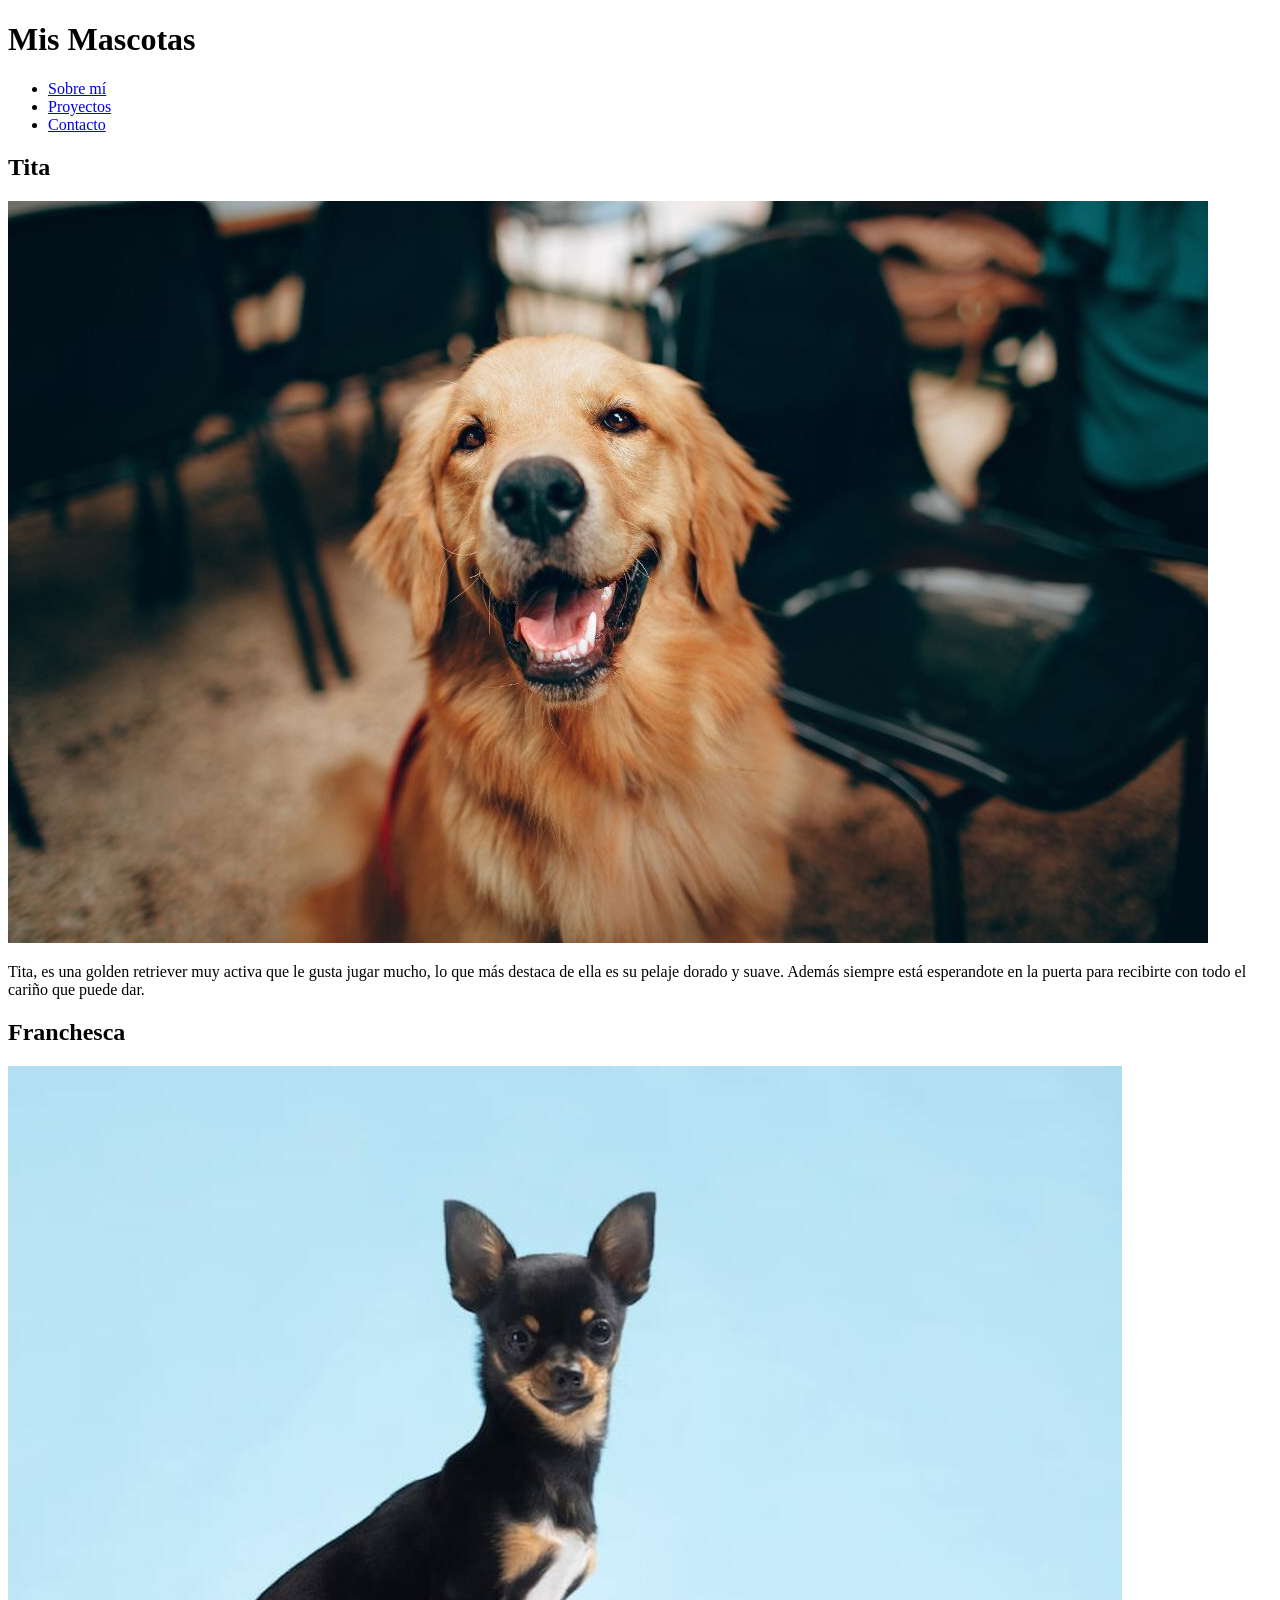
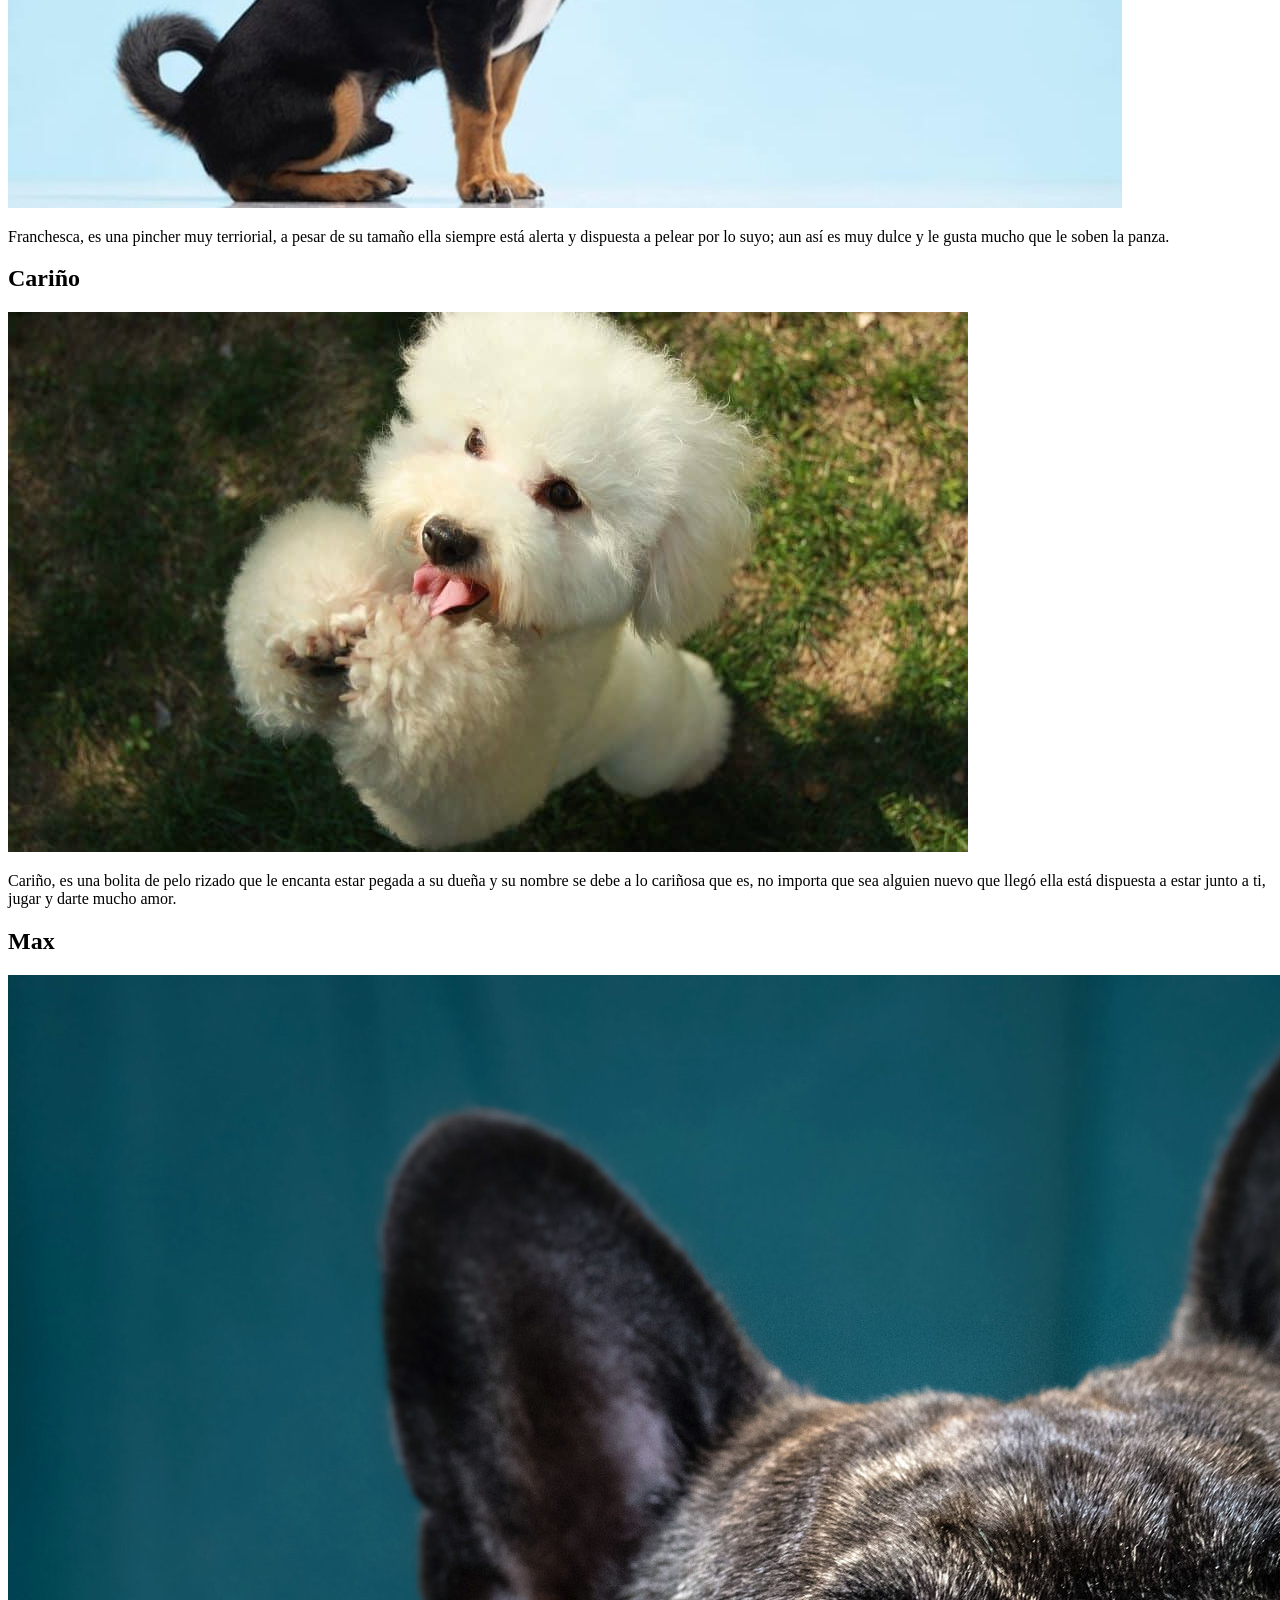
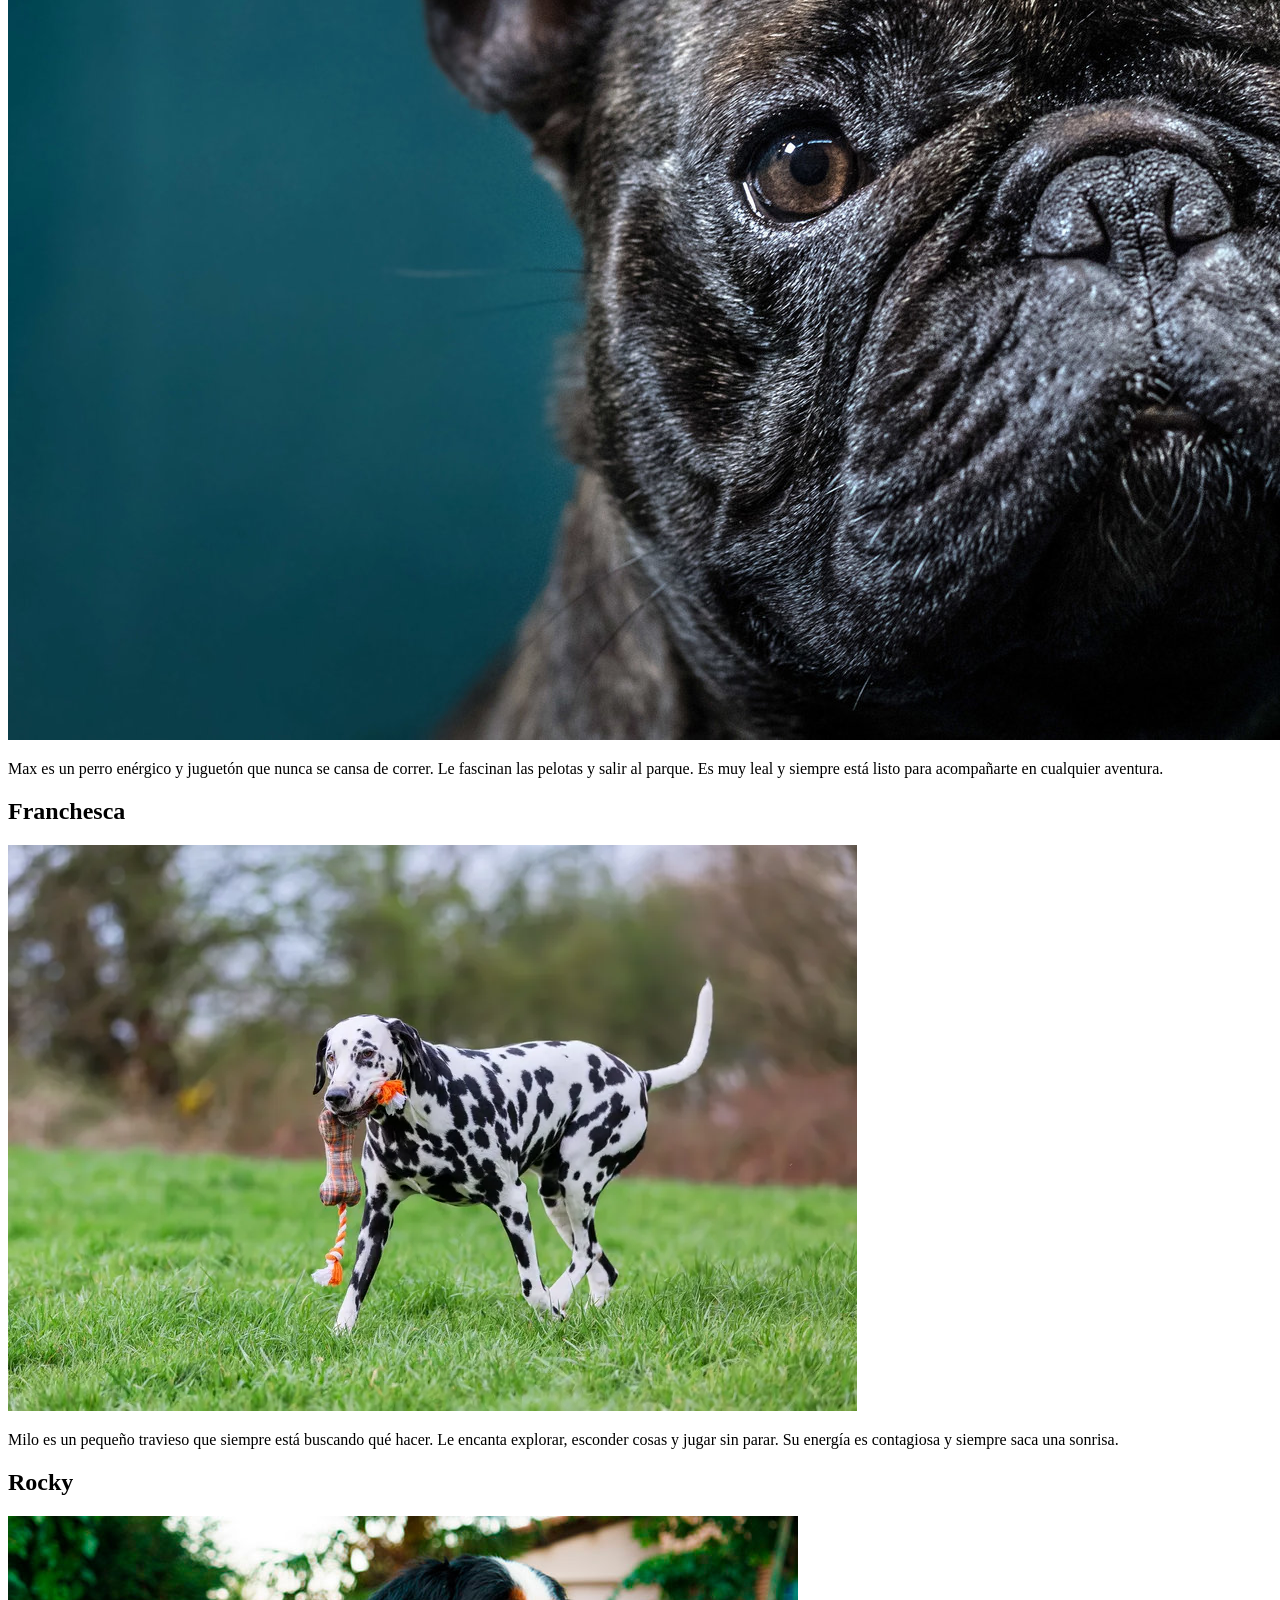
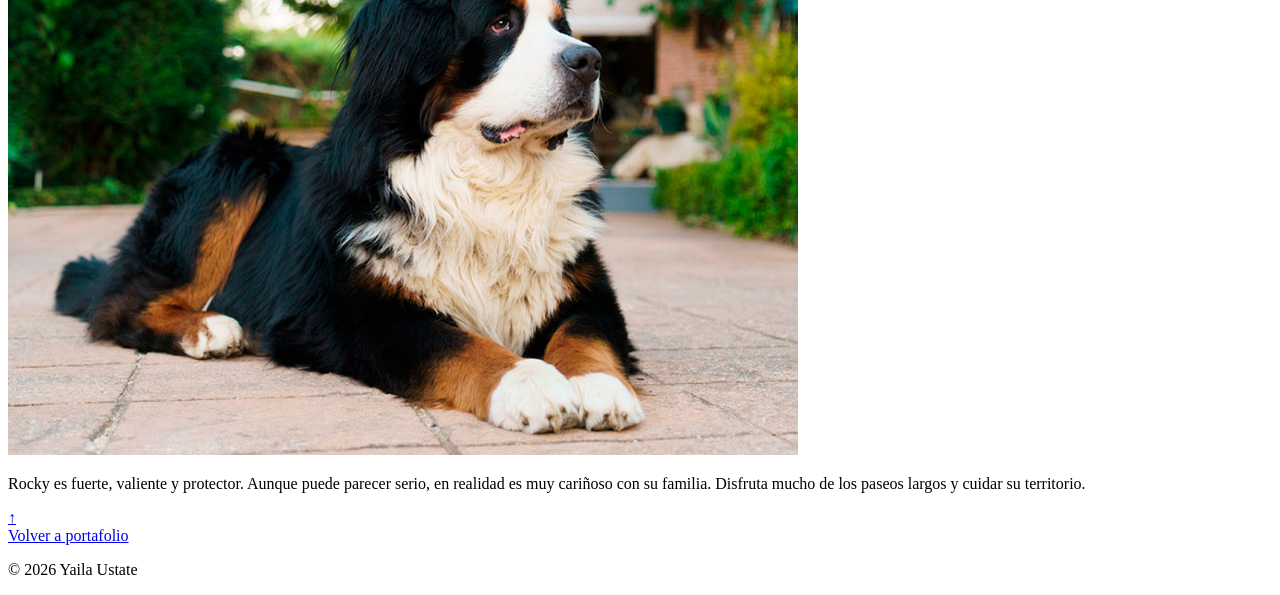
==== commit bd05beb6: "Update mascotas.html" ====
--- a/portafolio/mascotas.html
+++ b/portafolio/mascotas.html
@@ -13,7 +13,7 @@
     <link rel="preconnect" href="https://fonts.gstatic.com" crossorigin>
     <link href="https://fonts.googleapis.com/css2?family=Sour+Gummy:ital,wght@0,100..900;1,100..900&display=swap" rel="stylesheet">
     <!-- vincular css -->
-    <link rel="stylesheet" href="styles.css">
+    <link rel="stylesheet" href="style.css">
 </head>
 
 <body id="cuerpo2">
